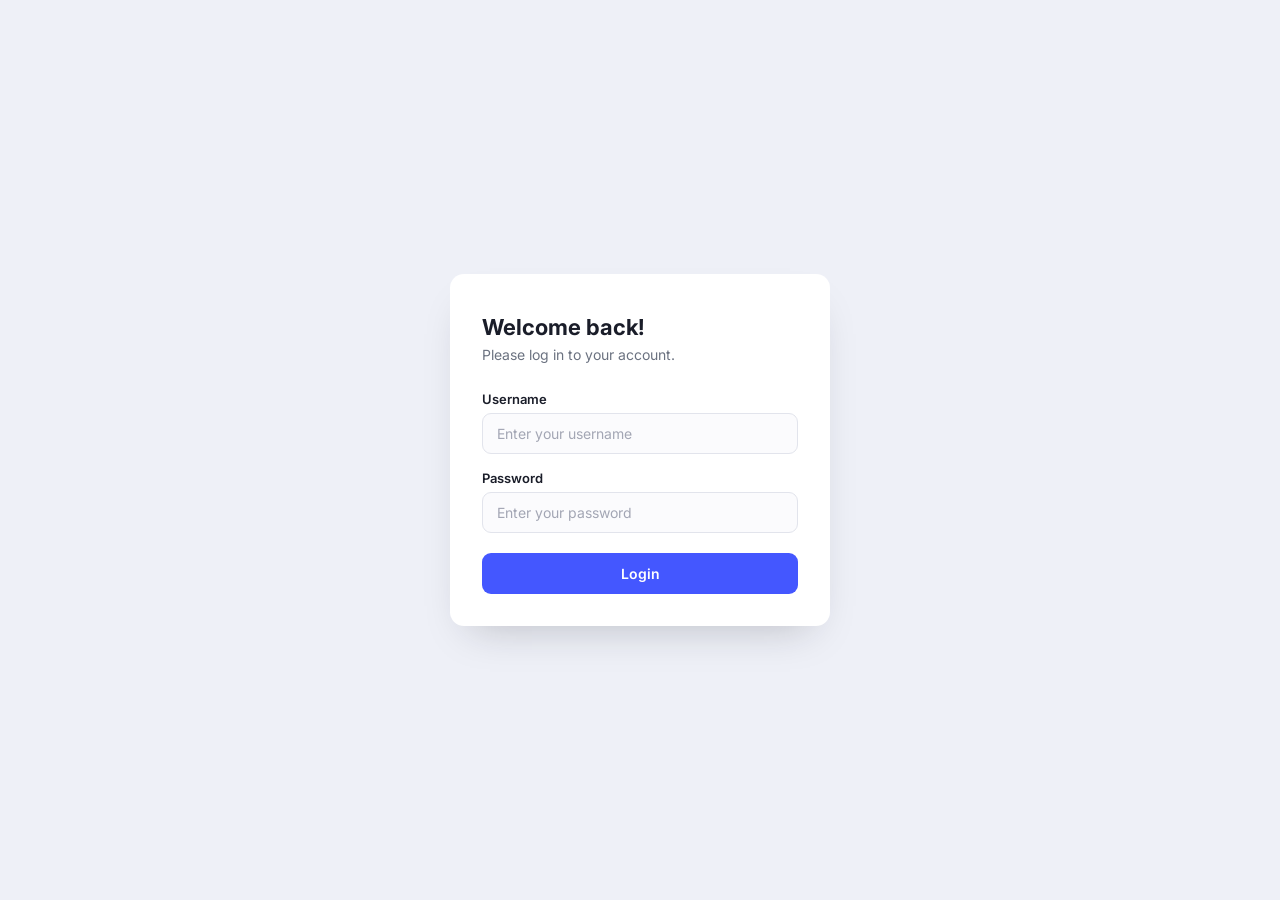
==== index.html @ f98f55b2 "login-page" ====
<!doctype html>
<html lang="en">
  <head>
    <meta charset="UTF-8" />
    <meta name="viewport" content="width=device-width, initial-scale=1.0" />
    <title>Login - Mini Shopee</title>
    <link rel="preconnect" href="https://fonts.googleapis.com" />
    <link rel="preconnect" href="https://fonts.gstatic.com" crossorigin />
    <link
      href="https://fonts.googleapis.com/css2?family=Inter:wght@400;500;600;700&display=swap"
      rel="stylesheet"
    />
    <link rel="stylesheet" href="style.css" />
  </head>
  <body>
    <section id="contact" class="mp-form-section">
      <div class="mp-form-inner">
        <!-- <div class="mp-brand-mark" aria-hidden="true"></div> -->

        <h2 class="mp-section-title">Welcome back!</h2>
        <p class="mp-section-subtitle">Please log in to your account.</p>

        <form id="mp-contact-form" class="mp-form" novalidate>
          <fieldset class="mp-fieldset">
            <div class="mp-form-group">
              <label for="username">Username</label>
              <input
                type="text"
                id="username"
                name="username"
                placeholder="Enter your username"
                autocomplete="username"
                required
              />
            </div>

            <div class="mp-form-group">
              <label for="password">Password</label>
              <input
                type="password"
                id="password"
                name="password"
                placeholder="Enter your password"
                autocomplete="current-password"
                required
              />
            </div>

            <div
              id="status-login"
              class="mp-status"
              role="status"
              aria-live="polite"
            ></div>

            <button type="submit" id="submit-btn" class="submit-btn">
              <span class="submit-btn-label">Login</span>
            </button>
          </fieldset>
        </form>
      </div>
    </section>

    <script defer src="script.js"></script>
  </body>
</html>
---- style.css ----
:root {
  --bg: #eef0f7;
  --card-bg: #ffffff;
  --text-primary: #1a1d29;
  --text-secondary: #6b7280;
  --accent: #4457ff;
  --accent-hover: #3444d6;
  --border: #e2e4ec;
  --error-bg: #fdecec;
  --error-text: #cf1322;
  --error-border: #f5b5b5;
  --loading-bg: #eaf0ff;
  --loading-text: #33459c;
  --radius: 14px;
  --shadow: 0 20px 40px -20px rgba(26, 29, 41, 0.25);
}

* {
  box-sizing: border-box;
}

body {
  margin: 0;
  min-height: 100vh;
  display: flex;
  align-items: center;
  justify-content: center;
  background: var(--bg);
  font-family: "Inter", Arial, sans-serif;
  color: var(--text-primary);
  padding: 20px;
}

.mp-form-section {
  width: 100%;
  display: flex;
  justify-content: center;
}

.mp-form-inner {
  width: 100%;
  max-width: 380px;
  background: var(--card-bg);
  border-radius: var(--radius);
  box-shadow: var(--shadow);
  padding: 40px 32px 32px;
}

.mp-brand-mark {
  width: 34px;
  height: 34px;
  border-radius: 9px;
  background: var(--accent);
  margin-bottom: 20px;
  clip-path: polygon(50% 0%, 100% 38%, 82% 100%, 18% 100%, 0% 38%);
}

.mp-section-title {
  margin: 0 0 6px;
  font-size: 22px;
  font-weight: 700;
}

.mp-section-subtitle {
  margin: 0 0 28px;
  font-size: 14px;
  color: var(--text-secondary);
}

.mp-fieldset {
  border: none;
  margin: 0;
  padding: 0;
  display: flex;
  flex-direction: column;
  gap: 16px;
}

.mp-form-group {
  display: flex;
  flex-direction: column;
  gap: 6px;
}

.mp-form-group label {
  font-size: 13px;
  font-weight: 600;
  color: var(--text-primary);
}

.mp-form-group input {
  font-family: inherit;
  font-size: 14px;
  padding: 11px 14px;
  border-radius: 9px;
  border: 1px solid var(--border);
  background: #fbfbfd;
  color: var(--text-primary);
  outline: none;
  transition:
    border-color 0.15s ease,
    box-shadow 0.15s ease;
}

.mp-form-group input::placeholder {
  color: #a3a6b4;
}

.mp-form-group input:focus {
  border-color: var(--accent);
  box-shadow: 0 0 0 3px rgba(68, 87, 255, 0.15);
  background: #ffffff;
}

.mp-status {
  display: none;
  font-size: 13px;
  padding: 10px 12px;
  border-radius: 9px;
  line-height: 1.4;
}

.mp-status.is-visible {
  display: block;
}

.mp-status.is-loading {
  background: var(--loading-bg);
  color: var(--loading-text);
  border: 1px solid #c6d3ff;
}

.mp-status.is-error {
  background: var(--error-bg);
  color: var(--error-text);
  border: 1px solid var(--error-border);
}

.submit-btn {
  margin-top: 4px;
  padding: 12px 16px;
  border: none;
  border-radius: 9px;
  background: var(--accent);
  color: #ffffff;
  font-family: inherit;
  font-size: 14px;
  font-weight: 600;
  cursor: pointer;
  transition: background 0.15s ease;
}

.submit-btn:hover {
  background: var(--accent-hover);
}

.submit-btn:disabled {
  background: #a9b2ff;
  cursor: not-allowed;
}
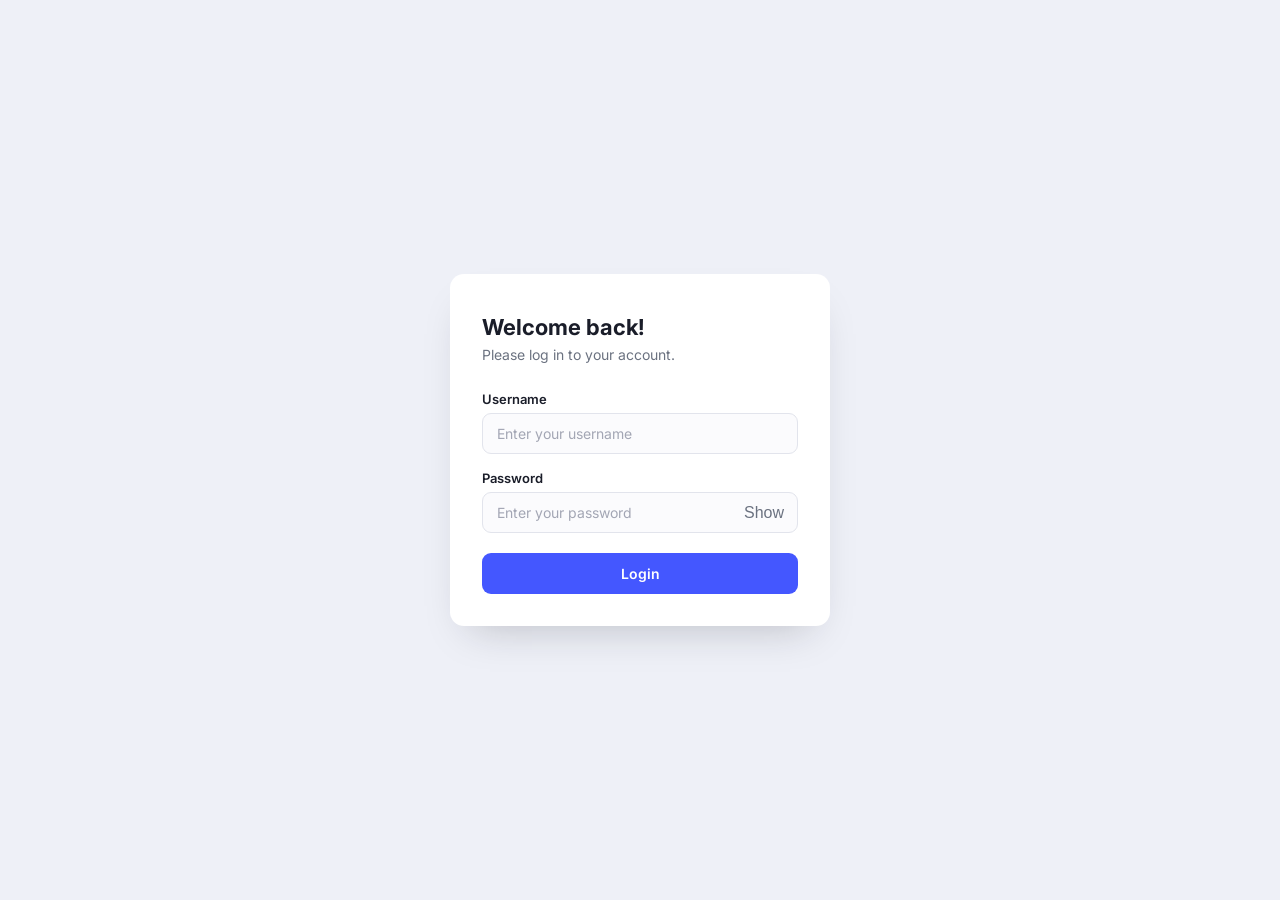
==== commit 3f8d5c2d: "merge perubahan show/hide password dengan update terbaru" ====
--- a/index.html
+++ b/index.html
@@ -36,14 +36,24 @@
 
             <div class="mp-form-group">
               <label for="password">Password</label>
-              <input
-                type="password"
-                id="password"
-                name="password"
-                placeholder="Enter your password"
-                autocomplete="current-password"
-                required
-              />
+              <div class="mp-password-wrapper">
+                <input
+                  type="password"
+                  id="password"
+                  name="password"
+                  placeholder="Enter your password"
+                  autocomplete="current-password"
+                  required
+                />
+                <button
+                  type="button"
+                  id="toggle-password"
+                  class="mp-toggle-password"
+                  aria-label="Tampilkan password"
+                >
+                  Show
+                </button>
+              </div>
             </div>
 
             <div
--- a/style.css
+++ b/style.css
@@ -111,7 +111,28 @@
   box-shadow: 0 0 0 3px rgba(68, 87, 255, 0.15);
   background: #ffffff;
 }
+.mp-password-wrapper {
+  position: relative;
+  display: flex;
+}
 
+.mp-password-wrapper input {
+  width: 100%;
+  padding-right: 40px; /* kasih ruang buat tombol */
+}
+
+.mp-toggle-password {
+  position: absolute;
+  right: 10px;
+  top: 50%;
+  transform: translateY(-50%);
+  background: none;
+  border: none;
+  cursor: pointer;
+  font-size: 16px;
+  color: var(--text-secondary);
+  padding: 4px;
+}
 .mp-status {
   display: none;
   font-size: 13px;
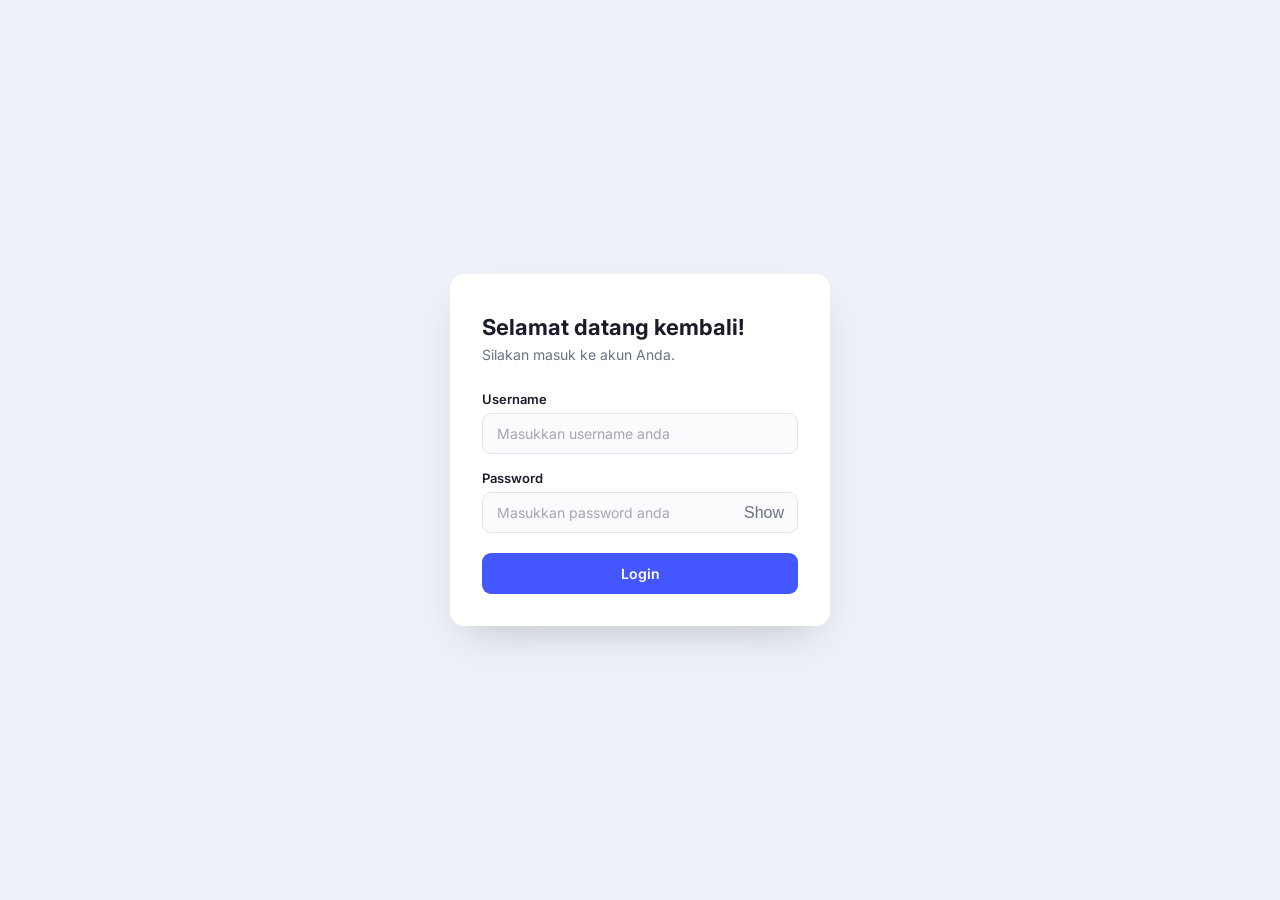
==== commit 2afebeba: "ganti ke indo" ====
--- a/index.html
+++ b/index.html
@@ -17,8 +17,8 @@
       <div class="mp-form-inner">
         <!-- <div class="mp-brand-mark" aria-hidden="true"></div> -->
 
-        <h2 class="mp-section-title">Welcome back!</h2>
-        <p class="mp-section-subtitle">Please log in to your account.</p>
+        <h2 class="mp-section-title">Selamat datang kembali!</h2>
+        <p class="mp-section-subtitle">Silakan masuk ke akun Anda.</p>
 
         <form id="mp-contact-form" class="mp-form" novalidate>
           <fieldset class="mp-fieldset">
@@ -28,7 +28,7 @@
                 type="text"
                 id="username"
                 name="username"
-                placeholder="Enter your username"
+                placeholder="Masukkan username anda"
                 autocomplete="username"
                 required
               />
@@ -41,7 +41,7 @@
                   type="password"
                   id="password"
                   name="password"
-                  placeholder="Enter your password"
+                  placeholder="Masukkan password anda"
                   autocomplete="current-password"
                   required
                 />
